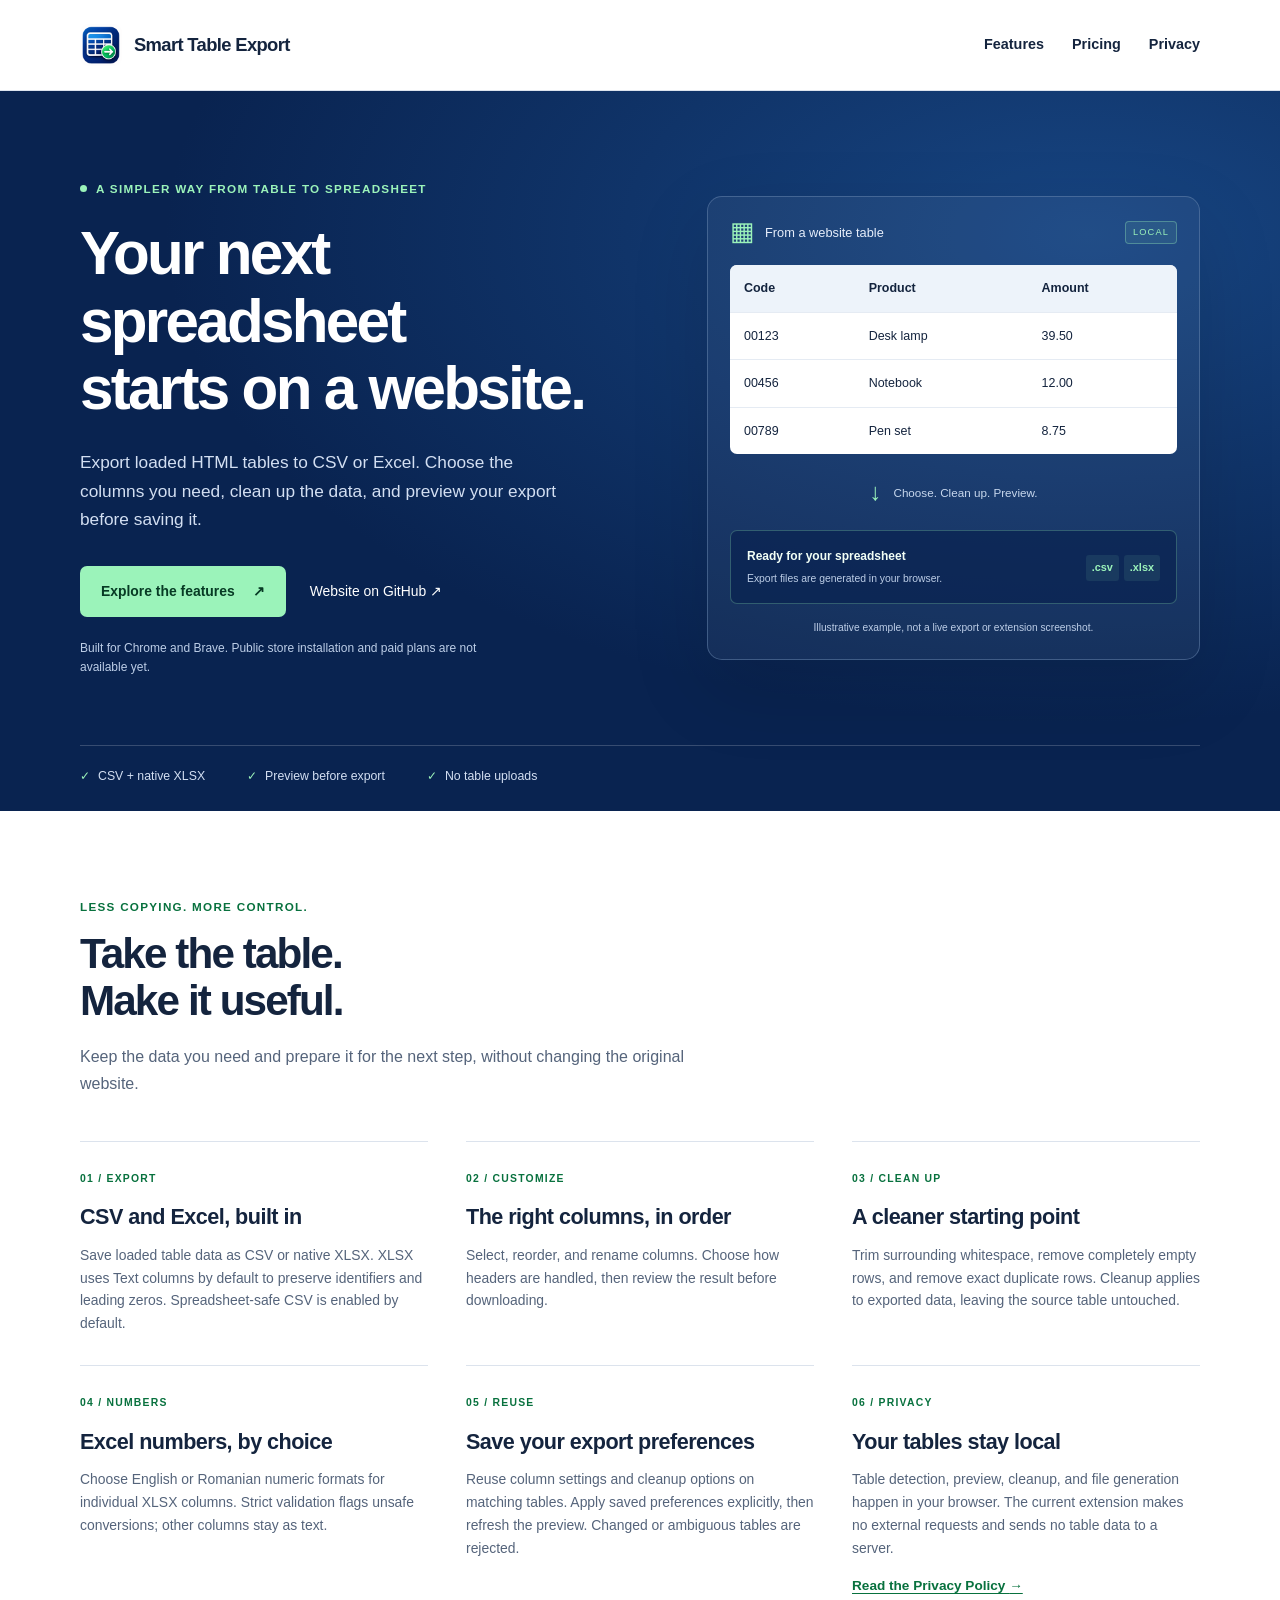
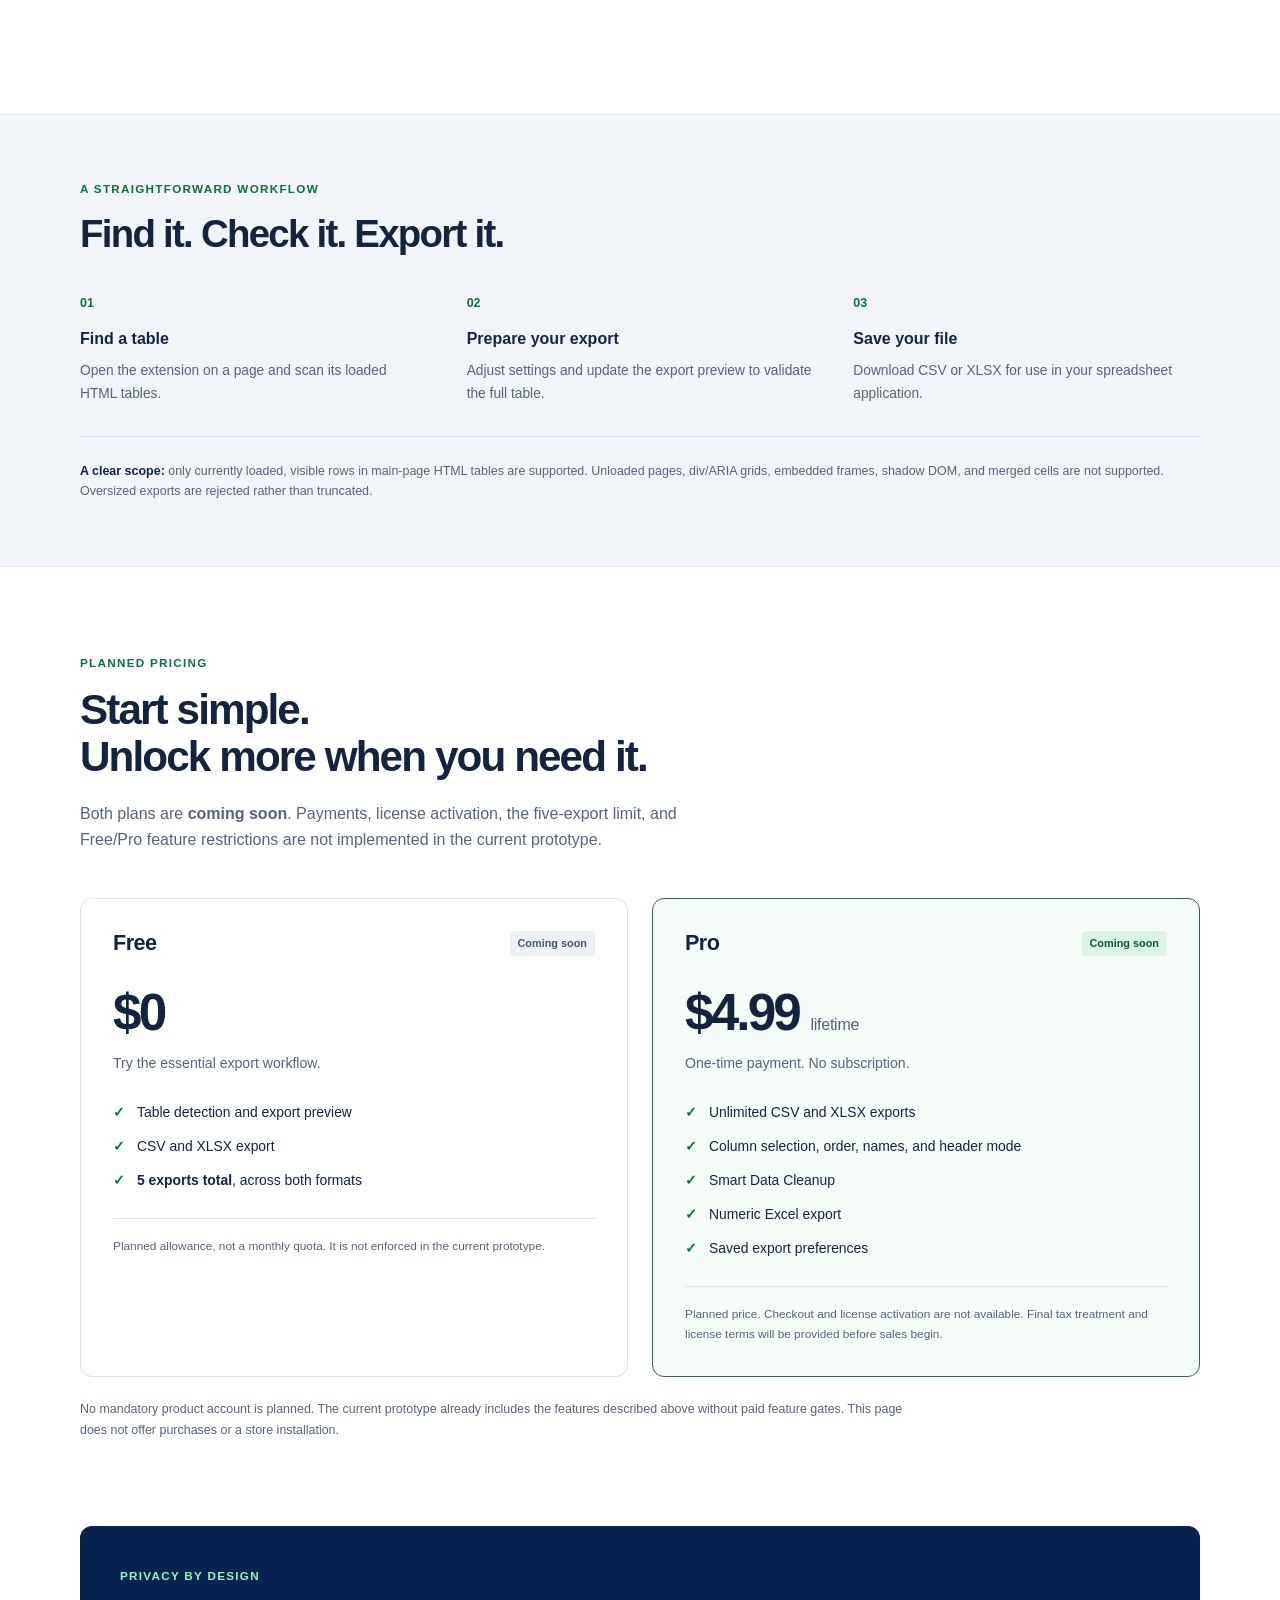
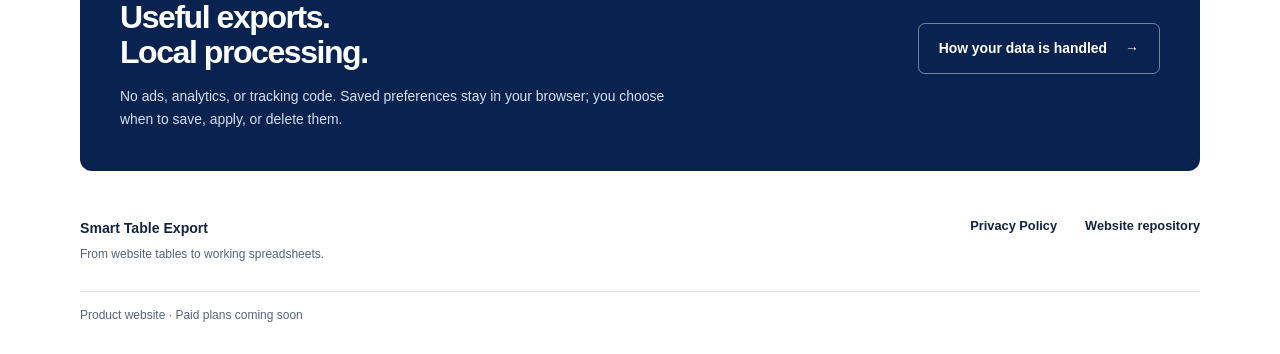
==== index.html @ 224048f1 "Publish Smart Table Export product website" ====
<!doctype html>
<html lang="en">
<head>
  <meta charset="utf-8">
  <meta name="viewport" content="width=device-width, initial-scale=1">
  <meta name="description" content="Turn loaded website tables into CSV and Excel files with local processing, column customization, cleanup, and saved export preferences.">
  <meta name="theme-color" content="#092350">
  <title>Smart Table Export — Website tables, ready for your spreadsheet</title>
  <link rel="icon" type="image/png" sizes="32x32" href="assets/icon-32.png">
  <link rel="stylesheet" href="styles.css">
</head>
<body>
  <a class="skip-link" href="#main">Skip to content</a>
  <header class="site-header">
    <div class="container header-inner">
      <a class="brand" href="index.html" aria-label="Smart Table Export home"><img src="assets/icon-128.png" width="42" height="42" alt=""><span>Smart Table Export</span></a>
      <nav aria-label="Main navigation"><a href="#features">Features</a><a href="#pricing">Pricing</a><a href="privacy.html">Privacy</a></nav>
    </div>
  </header>
  <main id="main">
    <section class="hero">
      <div class="container hero-grid">
        <div>
          <p class="eyebrow"><span class="status-dot" aria-hidden="true"></span> A simpler way from table to spreadsheet</p>
          <h1>Your next spreadsheet<br> starts on a website.</h1>
          <p class="hero-description">Export loaded HTML tables to CSV or Excel. Choose the columns you need, clean up the data, and preview your export before saving it.</p>
          <div class="hero-links"><a class="button button-green" href="#features">Explore the features <span aria-hidden="true">↗</span></a><a class="text-link" href="https://github.com/georgescugpccristian-jpg/smart-table-export-site">Website on GitHub <span aria-hidden="true">↗</span></a></div>
          <p class="hero-note">Built for Chrome and Brave. Public store installation and paid plans are not available yet.</p>
        </div>
        <figure class="export-illustration" aria-labelledby="example-caption">
          <div class="example-top"><span class="example-mark" aria-hidden="true">▦</span><span>From a website table</span><span class="file-tag">LOCAL</span></div>
          <div class="example-table-wrap"><table class="example-table"><caption class="visually-hidden">Illustrative product table</caption><thead><tr><th scope="col">Code</th><th scope="col">Product</th><th scope="col">Amount</th></tr></thead><tbody><tr><td>00123</td><td>Desk lamp</td><td>39.50</td></tr><tr><td>00456</td><td>Notebook</td><td>12.00</td></tr><tr><td>00789</td><td>Pen set</td><td>8.75</td></tr></tbody></table></div>
          <div class="example-flow"><span aria-hidden="true">↓</span><span>Choose. Clean up. Preview.</span></div>
          <div class="example-output"><div><strong>Ready for your spreadsheet</strong><span>Export files are generated in your browser.</span></div><div class="format-tags"><span>.csv</span><span>.xlsx</span></div></div>
          <figcaption id="example-caption">Illustrative example, not a live export or extension screenshot.</figcaption>
        </figure>
      </div>
      <div class="container hero-foot"><span>CSV + native XLSX</span><span>Preview before export</span><span>No table uploads</span></div>
    </section>

    <section class="section container" id="features" aria-labelledby="features-title">
      <div class="section-heading"><p class="eyebrow">Less copying. More control.</p><h2 id="features-title">Take the table.<br>Make it useful.</h2><p>Keep the data you need and prepare it for the next step, without changing the original website.</p></div>
      <div class="feature-grid">
        <article class="feature"><span class="feature-number">01 / EXPORT</span><h3>CSV and Excel, built in</h3><p>Save loaded table data as CSV or native XLSX. XLSX uses Text columns by default to preserve identifiers and leading zeros. Spreadsheet-safe CSV is enabled by default.</p></article>
        <article class="feature"><span class="feature-number">02 / CUSTOMIZE</span><h3>The right columns, in order</h3><p>Select, reorder, and rename columns. Choose how headers are handled, then review the result before downloading.</p></article>
        <article class="feature"><span class="feature-number">03 / CLEAN UP</span><h3>A cleaner starting point</h3><p>Trim surrounding whitespace, remove completely empty rows, and remove exact duplicate rows. Cleanup applies to exported data, leaving the source table untouched.</p></article>
        <article class="feature"><span class="feature-number">04 / NUMBERS</span><h3>Excel numbers, by choice</h3><p>Choose English or Romanian numeric formats for individual XLSX columns. Strict validation flags unsafe conversions; other columns stay as text.</p></article>
        <article class="feature"><span class="feature-number">05 / REUSE</span><h3>Save your export preferences</h3><p>Reuse column settings and cleanup options on matching tables. Apply saved preferences explicitly, then refresh the preview. Changed or ambiguous tables are rejected.</p></article>
        <article class="feature"><span class="feature-number">06 / PRIVACY</span><h3>Your tables stay local</h3><p>Table detection, preview, cleanup, and file generation happen in your browser. The current extension makes no external requests and sends no table data to a server.</p><a class="inline-link" href="privacy.html">Read the Privacy Policy <span aria-hidden="true">→</span></a></article>
      </div>
    </section>

    <section class="workflow-section" aria-labelledby="workflow-title">
      <div class="container"><div class="workflow-heading"><p class="eyebrow">A straightforward workflow</p><h2 id="workflow-title">Find it. Check it. Export it.</h2></div>
        <ol class="workflow"><li><strong>Find a table</strong><p>Open the extension on a page and scan its loaded HTML tables.</p></li><li><strong>Prepare your export</strong><p>Adjust settings and update the export preview to validate the full table.</p></li><li><strong>Save your file</strong><p>Download CSV or XLSX for use in your spreadsheet application.</p></li></ol>
        <p class="scope-note"><strong>A clear scope:</strong> only currently loaded, visible rows in main-page HTML tables are supported. Unloaded pages, div/ARIA grids, embedded frames, shadow DOM, and merged cells are not supported. Oversized exports are rejected rather than truncated.</p>
      </div>
    </section>

    <section class="section container" id="pricing" aria-labelledby="pricing-title">
      <div class="section-heading"><p class="eyebrow">Planned pricing</p><h2 id="pricing-title">Start simple.<br>Unlock more when you need it.</h2><p>Both plans are <strong>coming soon</strong>. Payments, license activation, the five-export limit, and Free/Pro feature restrictions are not implemented in the current prototype.</p></div>
      <div class="pricing-grid">
        <article class="plan"><div class="plan-heading"><h3>Free</h3><span class="badge">Coming soon</span></div><p class="price">$0</p><p class="plan-description">Try the essential export workflow.</p><ul class="check-list"><li>Table detection and export preview</li><li>CSV and XLSX export</li><li><strong>5 exports total</strong>, across both formats</li></ul><p class="plan-footnote">Planned allowance, not a monthly quota. It is not enforced in the current prototype.</p></article>
        <article class="plan plan-pro"><div class="plan-heading"><h3>Pro</h3><span class="badge badge-green">Coming soon</span></div><p class="price">$4.99 <span>lifetime</span></p><p class="plan-description">One-time payment. No subscription.</p><ul class="check-list"><li>Unlimited CSV and XLSX exports</li><li>Column selection, order, names, and header mode</li><li>Smart Data Cleanup</li><li>Numeric Excel export</li><li>Saved export preferences</li></ul><p class="plan-footnote">Planned price. Checkout and license activation are not available. Final tax treatment and license terms will be provided before sales begin.</p></article>
      </div>
      <p class="pricing-note">No mandatory product account is planned. The current prototype already includes the features described above without paid feature gates. This page does not offer purchases or a store installation.</p>
    </section>

    <aside class="privacy-banner container" aria-labelledby="local-title"><div><p class="eyebrow">Privacy by design</p><h2 id="local-title">Useful exports.<br>Local processing.</h2><p>No ads, analytics, or tracking code. Saved preferences stay in your browser; you choose when to save, apply, or delete them.</p></div><a class="button button-outline" href="privacy.html">How your data is handled <span aria-hidden="true">→</span></a></aside>
  </main>
  <footer class="site-footer container"><div class="footer-brand"><strong>Smart Table Export</strong><p>From website tables to working spreadsheets.</p></div><nav aria-label="Footer navigation"><a href="privacy.html">Privacy Policy</a><a href="https://github.com/georgescugpccristian-jpg/smart-table-export-site">Website repository</a></nav><p class="footer-note">Product website · Paid plans coming soon</p></footer>
</body>
</html>
---- styles.css ----
:root { color-scheme: light; --navy: #092350; --ink: #14243e; --muted: #55647b; --line: #dce3ed; --green: #9bf3ba; --green-ink: #08713e; font-family: -apple-system, BlinkMacSystemFont, "Segoe UI", sans-serif; font-size: 16px; line-height: 1.65; color: var(--ink); background: #fff; }
* { box-sizing: border-box; }
html { scroll-padding-top: 1rem; }
body { margin: 0; }
a { color: inherit; text-underline-offset: .24em; }
a:hover { text-decoration-thickness: 2px; }
a:focus-visible { outline: 3px solid #0d9957; outline-offset: 5px; border-radius: 3px; }
img { display: block; max-width: 100%; }
h1, h2, h3, p, figure { margin: 0; }
h1, h2, h3 { line-height: 1.12; letter-spacing: -.045em; }
h1 { font-size: clamp(2.7rem, 4.7vw, 4.5rem); font-weight: 750; }
h2 { font-size: clamp(2rem, 3.3vw, 3rem); }
h3 { font-size: 1.35rem; letter-spacing: -.025em; }
.container { width: min(1120px, calc(100% - 64px)); margin-inline: auto; }
.skip-link { position: absolute; top: -100px; left: 20px; z-index: 5; padding: 12px 18px; background: #fff; color: var(--navy); }
.skip-link:focus { top: 12px; }
.visually-hidden { position: absolute; width: 1px; height: 1px; overflow: hidden; clip-path: inset(50%); white-space: nowrap; }
.site-header { background: #fff; border-bottom: 1px solid var(--line); }
.header-inner { min-height: 90px; display: flex; align-items: center; justify-content: space-between; gap: 24px; }
.brand { display: flex; align-items: center; gap: 12px; text-decoration: none; font-weight: 750; letter-spacing: -.035em; font-size: 1.15rem; }
.brand img { flex-shrink: 0; border-radius: 9px; }
nav { display: flex; align-items: center; gap: 28px; }
nav a { text-decoration: none; font-size: .9rem; font-weight: 550; }
nav a:hover, nav a[aria-current] { color: var(--green-ink); text-decoration: underline; }
.hero { color: #fff; background: radial-gradient(ellipse at 85% 20%, #174582 0, transparent 60%), var(--navy); }
.hero-grid { display: grid; grid-template-columns: minmax(0, 1.15fr) minmax(0, 1fr); align-items: center; gap: 60px; padding-block: 88px 68px; }
.hero-grid > div { min-width: 0; }
.eyebrow { display: flex; gap: 9px; align-items: center; font-size: .73rem; font-weight: 750; letter-spacing: .11em; text-transform: uppercase; margin-bottom: 22px; color: var(--green-ink); }
.hero .eyebrow { color: var(--green); }
.status-dot { width: 7px; height: 7px; background: currentColor; border-radius: 50%; flex-shrink: 0; }
.hero-description { font-size: 1.08rem; color: #d3dff2; margin-top: 26px; max-width: 490px; }
.hero-links { display: flex; align-items: center; flex-wrap: wrap; gap: 24px; margin-top: 32px; }
.button { display: inline-flex; align-items: center; justify-content: center; gap: 18px; padding: 13px 20px; border: 1px solid transparent; border-radius: 7px; font-size: .87rem; font-weight: 700; text-decoration: none; }
.button:hover { filter: brightness(.96); }
.button-green { color: #073a24; background: var(--green); }
.text-link { color: #fff; font-size: .87rem; text-decoration: none; }
.text-link:hover { text-decoration: underline; }
.hero-note { font-size: .75rem; line-height: 1.6; color: #bdcee7; max-width: 410px; margin-top: 22px; }
.hero-foot { display: flex; gap: 42px; flex-wrap: wrap; padding-block: 20px 24px; border-top: 1px solid #ffffff30; font-size: .77rem; color: #d3dff2; }
.hero-foot span::before { content: "✓"; color: var(--green); margin-right: 8px; }
.export-illustration { min-width: 0; padding: 22px; border: 1px solid #6a88af80; border-radius: 15px; background: #ffffff0c; box-shadow: 0 28px 80px #00000022; }
.example-top { display: flex; align-items: center; gap: 10px; font-size: .8rem; color: #e6eefb; margin-bottom: 20px; }
.example-mark { color: var(--green); font-size: 1.6rem; line-height: 1; }
.file-tag { margin-left: auto; font-size: .58rem; letter-spacing: .12em; color: var(--green); background: #9bf3ba16; border: 1px solid #9bf3ba55; border-radius: 4px; padding: 3px 7px; }
.example-table-wrap { overflow-x: auto; border-radius: 7px; background: #fff; color: var(--ink); }
.example-table { width: 100%; border-collapse: collapse; font-size: .78rem; text-align: left; white-space: nowrap; }
.example-table th { background: #edf3fa; font-weight: 650; }
.example-table th, .example-table td { padding: 13px 14px; border-bottom: 1px solid #e5ebf3; }
.example-table tbody tr:last-child td { border-bottom: 0; }
.example-table td:first-child, .example-table td:last-child { font-variant-numeric: tabular-nums; }
.example-flow { display: flex; align-items: center; justify-content: center; gap: 12px; color: #c8d8ee; font-size: .73rem; padding-block: 18px; }
.example-flow > span:first-child { color: var(--green); font-size: 1.5rem; }
.example-output { display: flex; align-items: center; justify-content: space-between; gap: 14px; padding: 16px; background: #092350b3; border: 1px solid #9bf3ba44; border-radius: 7px; }
.example-output strong { display: block; font-size: .75rem; color: #f2fff6; }
.example-output div > span { display: block; color: #bdcee7; font-size: .65rem; margin-top: 3px; }
.format-tags { display: flex; gap: 5px; flex-shrink: 0; }
.example-output .format-tags > span { font-size: .68rem; font-weight: 700; color: var(--green); padding: 4px 6px; border-radius: 3px; background: #9bf3ba16; }
figcaption { text-align: center; font-size: .64rem; color: #bdcee7; margin-top: 16px; }
.section { padding-block: 86px; }
.section-heading { max-width: 660px; margin-bottom: 44px; }
.section-heading .eyebrow, .workflow-heading .eyebrow { margin-bottom: 14px; }
.section-heading > p:last-child { color: var(--muted); margin-top: 20px; }
.feature-grid { display: grid; grid-template-columns: repeat(3, minmax(0, 1fr)); gap: 0 38px; }
.feature { padding-block: 28px 30px; border-top: 1px solid var(--line); }
.feature-number { display: block; font-size: .65rem; font-weight: 700; letter-spacing: .12em; color: var(--green-ink); margin-bottom: 18px; }
.feature p { font-size: .87rem; color: var(--muted); margin-top: 14px; }
.inline-link { display: inline-block; color: var(--green-ink); font-size: .85rem; font-weight: 650; margin-top: 15px; }
.workflow-section { background: #f1f5fa; padding-block: 64px; border-block: 1px solid #e6ecf4; }
.workflow-heading h2 { font-size: clamp(1.9rem, 3vw, 2.6rem); }
.workflow { display: grid; grid-template-columns: repeat(3, minmax(0, 1fr)); gap: 40px; counter-reset: steps; list-style: none; padding: 0; margin: 38px 0 30px; }
.workflow li { counter-increment: steps; }
.workflow li::before { content: "0" counter(steps); display: block; color: var(--green-ink); font-size: .78rem; font-weight: 750; margin-bottom: 12px; }
.workflow strong { font-size: 1rem; }
.workflow p { font-size: .86rem; color: var(--muted); margin-top: 8px; }
.scope-note { padding-top: 24px; border-top: 1px solid #d4deeb; color: var(--muted); font-size: .78rem; }
.scope-note strong { color: var(--ink); }
.pricing-grid { display: grid; grid-template-columns: repeat(2, minmax(0, 1fr)); gap: 24px; }
.plan { padding: 32px; border: 1px solid var(--line); border-radius: 12px; }
.plan-pro { border: 1px solid #2f684d; background: #f5fbf7; }
.plan-heading { display: flex; align-items: center; justify-content: space-between; flex-wrap: wrap; gap: 12px; }
.badge { border-radius: 4px; background: #edf1f6; color: #46566b; padding: 4px 8px; font-size: .68rem; font-weight: 700; }
.badge-green { color: #075a32; background: #d9f5e3; }
.price { font-size: 3.2rem; letter-spacing: -.055em; font-weight: 750; line-height: 1.2; margin-top: 26px; }
.price > span { font-size: 1rem; font-weight: 500; letter-spacing: -.015em; color: var(--muted); }
.plan-description { color: var(--muted); font-size: .88rem; margin-top: 8px; }
.check-list { padding: 0; margin: 26px 0; list-style: none; font-size: .87rem; }
.check-list li { position: relative; padding-left: 24px; margin: 11px 0; }
.check-list li::before { content: "✓"; position: absolute; left: 0; color: var(--green-ink); font-weight: 700; }
.plan-footnote { color: var(--muted); border-top: 1px solid var(--line); padding-top: 18px; font-size: .74rem; }
.pricing-note { color: var(--muted); font-size: .78rem; max-width: 830px; margin-top: 22px; }
.privacy-banner { display: flex; align-items: center; justify-content: space-between; gap: 48px; border-radius: 12px; padding: 40px; background: var(--navy); color: #fff; }
.privacy-banner .eyebrow { color: var(--green); margin-bottom: 14px; }
.privacy-banner h2 { font-size: 2rem; }
.privacy-banner p:last-child { font-size: .87rem; color: #d3dff2; max-width: 560px; margin-top: 14px; }
.button-outline { color: #fff; border-color: #ffffff70; flex-shrink: 0; }
.site-footer { padding-block: 44px 28px; display: flex; align-items: start; flex-wrap: wrap; justify-content: space-between; gap: 22px; }
.footer-brand strong { font-size: .88rem; }
.footer-brand p, .footer-note { font-size: .75rem; color: var(--muted); margin-top: 4px; }
.site-footer nav a { font-size: .8rem; }
.footer-note { flex-basis: 100%; padding-top: 14px; border-top: 1px solid var(--line); }
.policy { max-width: 800px; padding-block: 40px 70px; overflow-wrap: anywhere; }
.policy > .inline-link { margin: 0 0 36px; }
.policy > .eyebrow { margin-bottom: 15px; }
.policy h1 { font-size: clamp(2.7rem, 5vw, 4rem); }
.policy-date { font-size: .8rem; color: var(--muted); margin-top: 22px; }
.policy-intro { font-size: 1.1rem; line-height: 1.75; margin-top: 24px; padding-bottom: 32px; border-bottom: 1px solid var(--line); }
.policy section { margin-top: 36px; }
.policy h2 { font-size: 1.4rem; letter-spacing: -.025em; margin-bottom: 16px; }
.policy section p, .policy section ul { color: var(--muted); margin-top: 14px; font-size: .95rem; }
.policy section li { padding-left: 4px; margin-top: 8px; }
.policy section a { color: var(--green-ink); }
code { font-size: .9em; color: var(--navy); background: #edf3fa; padding: 2px 4px; border-radius: 3px; }
@media (max-width: 1000px) {
  .hero-grid { gap: 32px; }
  .hero h1 br { display: none; }
  .example-output { flex-wrap: wrap; }
  .feature-grid { gap: 0 24px; }
  .privacy-banner { align-items: start; gap: 26px; flex-direction: column; }
}
@media (max-width: 760px) {
  .container { width: calc(100% - 40px); }
  .header-inner { flex-wrap: wrap; gap: 16px; padding-block: 18px; }
  .header-inner nav { gap: 24px; }
  .brand { font-size: 1.05rem; }
  .hero-grid { grid-template-columns: minmax(0, 1fr); padding-block: 54px 36px; gap: 38px; }
  .hero-description { max-width: 560px; }
  .hero-foot { gap: 10px 24px; }
  .export-illustration { max-width: 520px; width: 100%; }
  .example-output { flex-wrap: nowrap; }
  .section { padding-block: 56px; }
  .feature-grid { grid-template-columns: repeat(2, minmax(0, 1fr)); }
  .workflow-section { padding-block: 48px; }
  .workflow { grid-template-columns: 1fr; gap: 22px; }
  .workflow li { position: relative; padding-left: 38px; }
  .workflow li::before { position: absolute; left: 0; top: 2px; }
  .pricing-grid { grid-template-columns: 1fr; }
  .plan { padding: 26px; }
  .privacy-banner { padding: 28px; }
  .site-footer { padding-top: 36px; }
}
@media (max-width: 420px) {
  .feature-grid { grid-template-columns: 1fr; }
  .hero-links { gap: 18px; }
  .export-illustration { padding: 14px; }
  .example-table td, .example-table th { padding: 11px 10px; }
  .example-output { flex-wrap: wrap; }
  .eyebrow { font-size: .67rem; }
  .button { gap: 12px; }
  .privacy-banner .button { font-size: .78rem; padding-inline: 12px; }
}
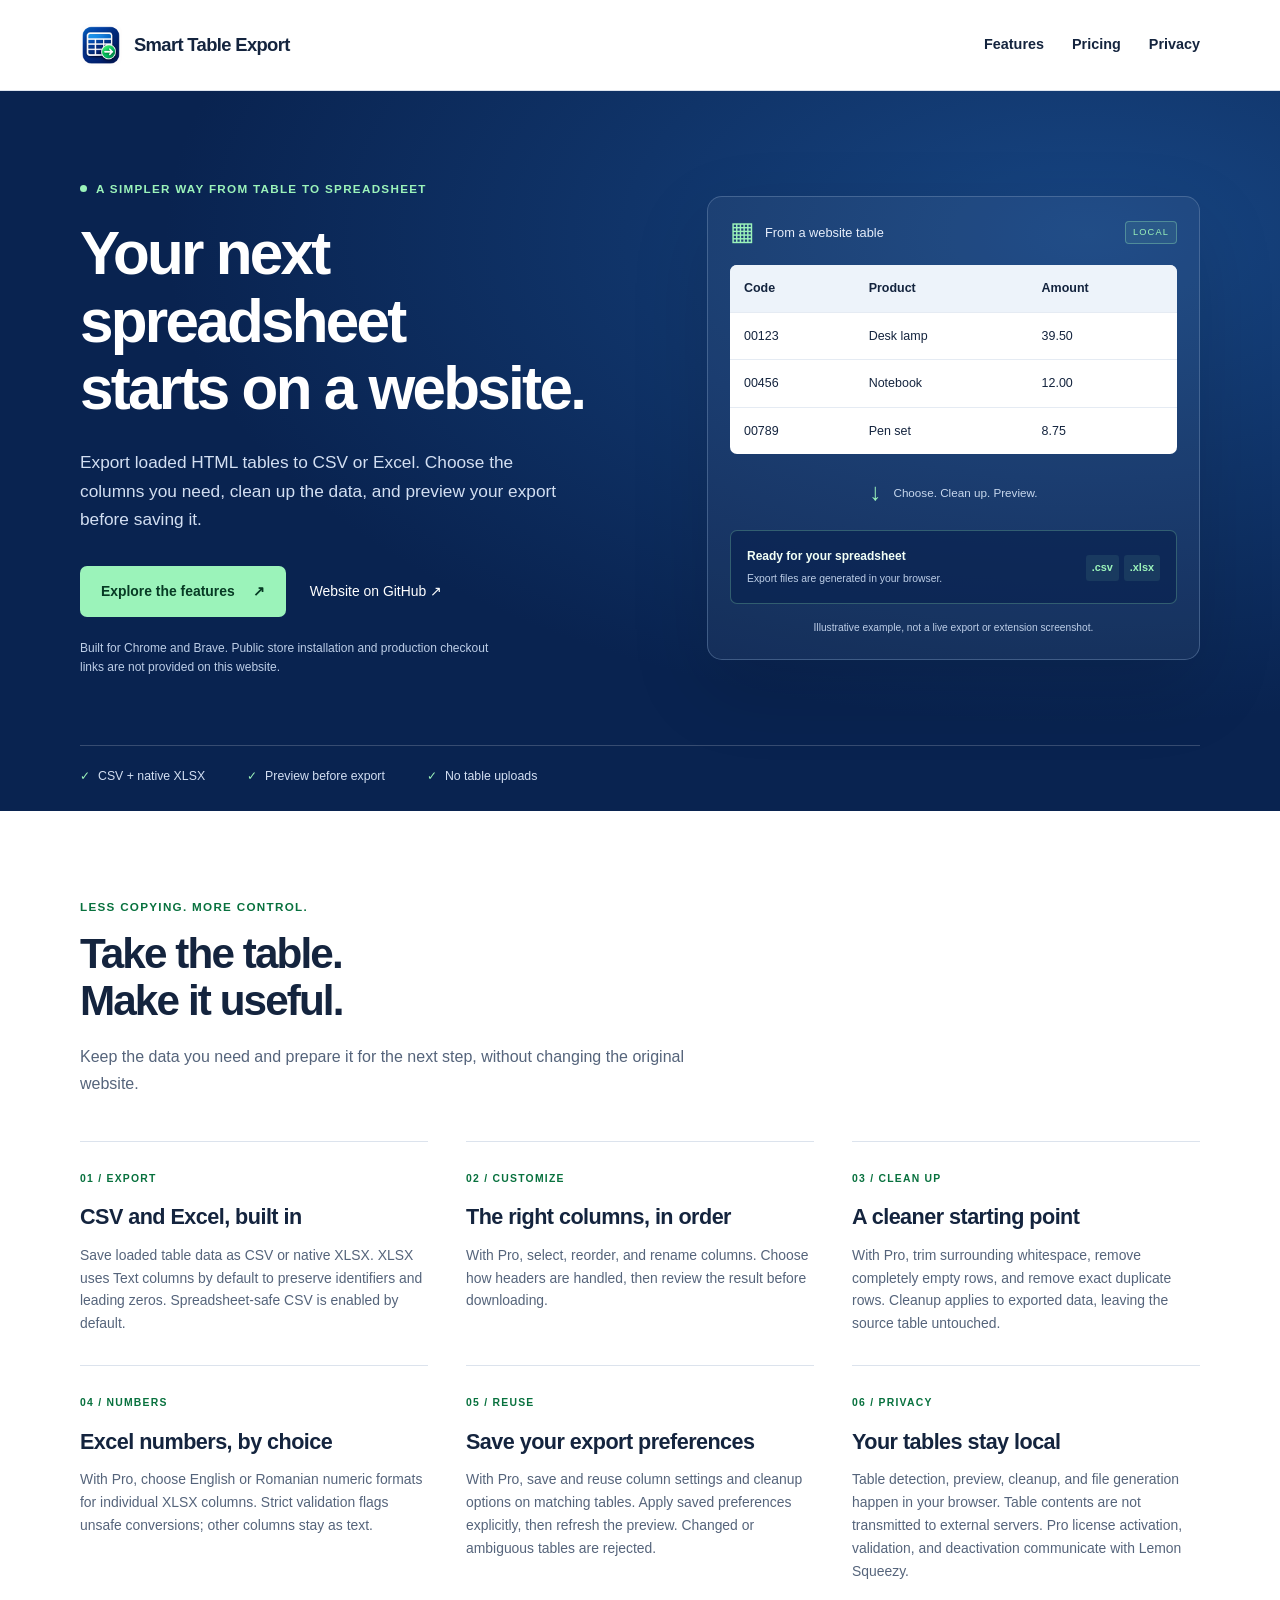
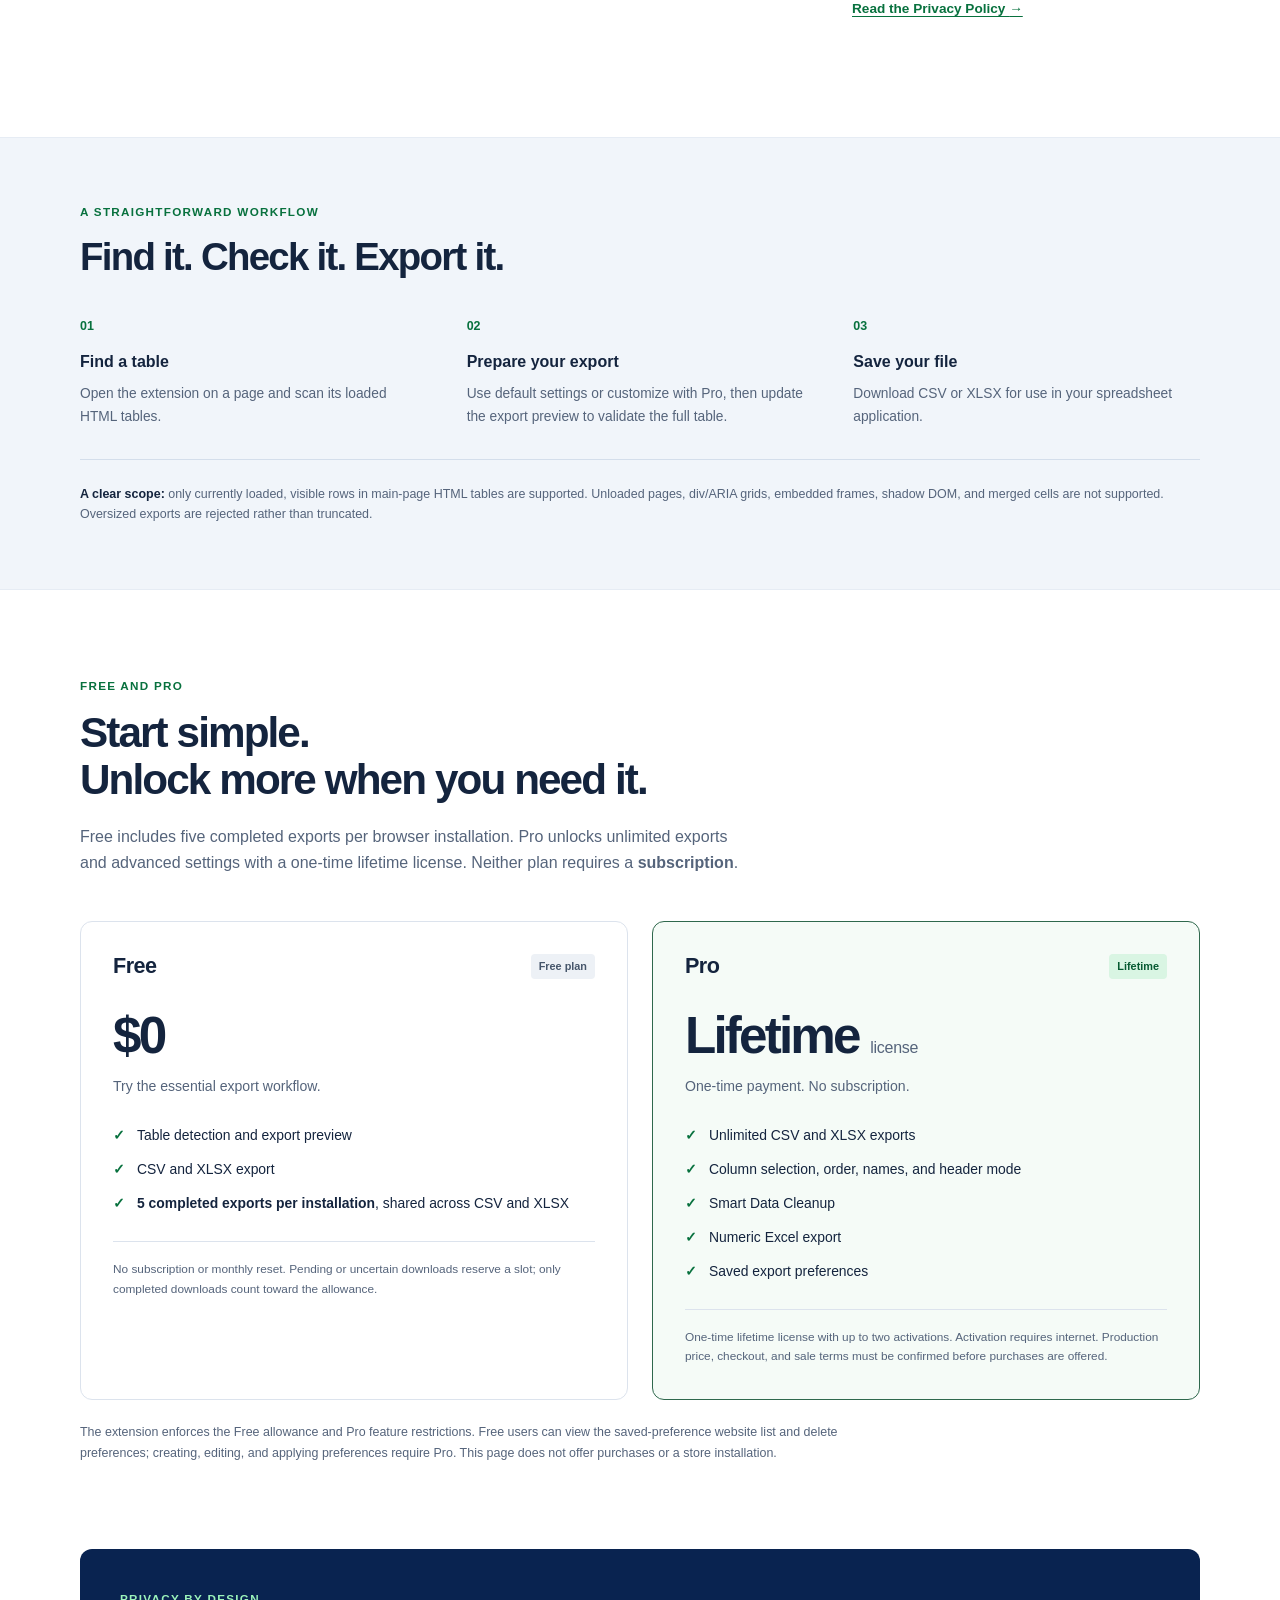
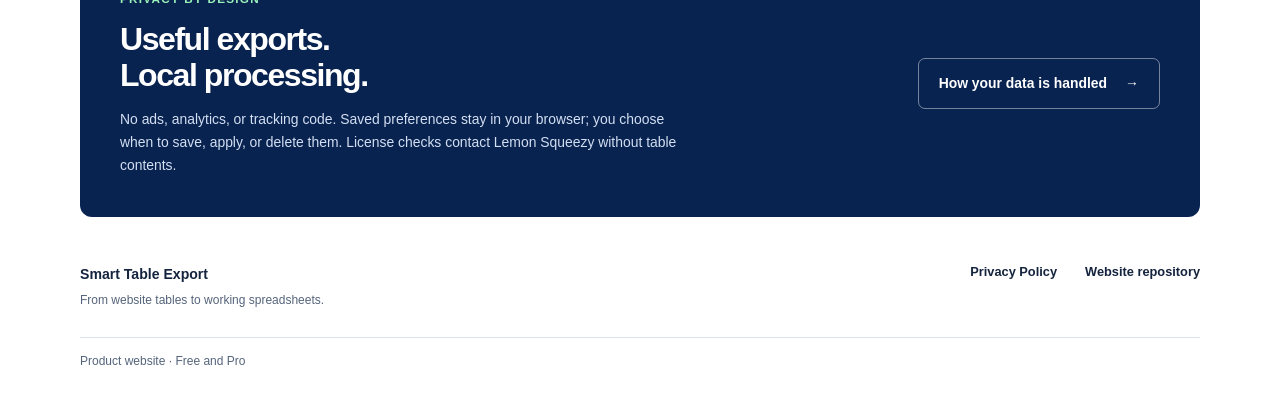
==== commit 762f53b4: "Align release website and privacy disclosures with Free and Pro" ====
--- a/index.html
+++ b/index.html
@@ -25,7 +25,7 @@
           <h1>Your next spreadsheet<br> starts on a website.</h1>
           <p class="hero-description">Export loaded HTML tables to CSV or Excel. Choose the columns you need, clean up the data, and preview your export before saving it.</p>
           <div class="hero-links"><a class="button button-green" href="#features">Explore the features <span aria-hidden="true">↗</span></a><a class="text-link" href="https://github.com/georgescugpccristian-jpg/smart-table-export-site">Website on GitHub <span aria-hidden="true">↗</span></a></div>
-          <p class="hero-note">Built for Chrome and Brave. Public store installation and paid plans are not available yet.</p>
+          <p class="hero-note">Built for Chrome and Brave. Public store installation and production checkout links are not provided on this website.</p>
         </div>
         <figure class="export-illustration" aria-labelledby="example-caption">
           <div class="example-top"><span class="example-mark" aria-hidden="true">▦</span><span>From a website table</span><span class="file-tag">LOCAL</span></div>
@@ -42,32 +42,32 @@
       <div class="section-heading"><p class="eyebrow">Less copying. More control.</p><h2 id="features-title">Take the table.<br>Make it useful.</h2><p>Keep the data you need and prepare it for the next step, without changing the original website.</p></div>
       <div class="feature-grid">
         <article class="feature"><span class="feature-number">01 / EXPORT</span><h3>CSV and Excel, built in</h3><p>Save loaded table data as CSV or native XLSX. XLSX uses Text columns by default to preserve identifiers and leading zeros. Spreadsheet-safe CSV is enabled by default.</p></article>
-        <article class="feature"><span class="feature-number">02 / CUSTOMIZE</span><h3>The right columns, in order</h3><p>Select, reorder, and rename columns. Choose how headers are handled, then review the result before downloading.</p></article>
-        <article class="feature"><span class="feature-number">03 / CLEAN UP</span><h3>A cleaner starting point</h3><p>Trim surrounding whitespace, remove completely empty rows, and remove exact duplicate rows. Cleanup applies to exported data, leaving the source table untouched.</p></article>
-        <article class="feature"><span class="feature-number">04 / NUMBERS</span><h3>Excel numbers, by choice</h3><p>Choose English or Romanian numeric formats for individual XLSX columns. Strict validation flags unsafe conversions; other columns stay as text.</p></article>
-        <article class="feature"><span class="feature-number">05 / REUSE</span><h3>Save your export preferences</h3><p>Reuse column settings and cleanup options on matching tables. Apply saved preferences explicitly, then refresh the preview. Changed or ambiguous tables are rejected.</p></article>
-        <article class="feature"><span class="feature-number">06 / PRIVACY</span><h3>Your tables stay local</h3><p>Table detection, preview, cleanup, and file generation happen in your browser. The current extension makes no external requests and sends no table data to a server.</p><a class="inline-link" href="privacy.html">Read the Privacy Policy <span aria-hidden="true">→</span></a></article>
+        <article class="feature"><span class="feature-number">02 / CUSTOMIZE</span><h3>The right columns, in order</h3><p>With Pro, select, reorder, and rename columns. Choose how headers are handled, then review the result before downloading.</p></article>
+        <article class="feature"><span class="feature-number">03 / CLEAN UP</span><h3>A cleaner starting point</h3><p>With Pro, trim surrounding whitespace, remove completely empty rows, and remove exact duplicate rows. Cleanup applies to exported data, leaving the source table untouched.</p></article>
+        <article class="feature"><span class="feature-number">04 / NUMBERS</span><h3>Excel numbers, by choice</h3><p>With Pro, choose English or Romanian numeric formats for individual XLSX columns. Strict validation flags unsafe conversions; other columns stay as text.</p></article>
+        <article class="feature"><span class="feature-number">05 / REUSE</span><h3>Save your export preferences</h3><p>With Pro, save and reuse column settings and cleanup options on matching tables. Apply saved preferences explicitly, then refresh the preview. Changed or ambiguous tables are rejected.</p></article>
+        <article class="feature"><span class="feature-number">06 / PRIVACY</span><h3>Your tables stay local</h3><p>Table detection, preview, cleanup, and file generation happen in your browser. Table contents are not transmitted to external servers. Pro license activation, validation, and deactivation communicate with Lemon Squeezy.</p><a class="inline-link" href="privacy.html">Read the Privacy Policy <span aria-hidden="true">→</span></a></article>
       </div>
     </section>
 
     <section class="workflow-section" aria-labelledby="workflow-title">
       <div class="container"><div class="workflow-heading"><p class="eyebrow">A straightforward workflow</p><h2 id="workflow-title">Find it. Check it. Export it.</h2></div>
-        <ol class="workflow"><li><strong>Find a table</strong><p>Open the extension on a page and scan its loaded HTML tables.</p></li><li><strong>Prepare your export</strong><p>Adjust settings and update the export preview to validate the full table.</p></li><li><strong>Save your file</strong><p>Download CSV or XLSX for use in your spreadsheet application.</p></li></ol>
+        <ol class="workflow"><li><strong>Find a table</strong><p>Open the extension on a page and scan its loaded HTML tables.</p></li><li><strong>Prepare your export</strong><p>Use default settings or customize with Pro, then update the export preview to validate the full table.</p></li><li><strong>Save your file</strong><p>Download CSV or XLSX for use in your spreadsheet application.</p></li></ol>
         <p class="scope-note"><strong>A clear scope:</strong> only currently loaded, visible rows in main-page HTML tables are supported. Unloaded pages, div/ARIA grids, embedded frames, shadow DOM, and merged cells are not supported. Oversized exports are rejected rather than truncated.</p>
       </div>
     </section>
 
     <section class="section container" id="pricing" aria-labelledby="pricing-title">
-      <div class="section-heading"><p class="eyebrow">Planned pricing</p><h2 id="pricing-title">Start simple.<br>Unlock more when you need it.</h2><p>Both plans are <strong>coming soon</strong>. Payments, license activation, the five-export limit, and Free/Pro feature restrictions are not implemented in the current prototype.</p></div>
+      <div class="section-heading"><p class="eyebrow">Free and Pro</p><h2 id="pricing-title">Start simple.<br>Unlock more when you need it.</h2><p>Free includes five completed exports per browser installation. Pro unlocks unlimited exports and advanced settings with a one-time lifetime license. Neither plan requires a <strong>subscription</strong>.</p></div>
       <div class="pricing-grid">
-        <article class="plan"><div class="plan-heading"><h3>Free</h3><span class="badge">Coming soon</span></div><p class="price">$0</p><p class="plan-description">Try the essential export workflow.</p><ul class="check-list"><li>Table detection and export preview</li><li>CSV and XLSX export</li><li><strong>5 exports total</strong>, across both formats</li></ul><p class="plan-footnote">Planned allowance, not a monthly quota. It is not enforced in the current prototype.</p></article>
-        <article class="plan plan-pro"><div class="plan-heading"><h3>Pro</h3><span class="badge badge-green">Coming soon</span></div><p class="price">$4.99 <span>lifetime</span></p><p class="plan-description">One-time payment. No subscription.</p><ul class="check-list"><li>Unlimited CSV and XLSX exports</li><li>Column selection, order, names, and header mode</li><li>Smart Data Cleanup</li><li>Numeric Excel export</li><li>Saved export preferences</li></ul><p class="plan-footnote">Planned price. Checkout and license activation are not available. Final tax treatment and license terms will be provided before sales begin.</p></article>
+        <article class="plan"><div class="plan-heading"><h3>Free</h3><span class="badge">Free plan</span></div><p class="price">$0</p><p class="plan-description">Try the essential export workflow.</p><ul class="check-list"><li>Table detection and export preview</li><li>CSV and XLSX export</li><li><strong>5 completed exports per installation</strong>, shared across CSV and XLSX</li></ul><p class="plan-footnote">No subscription or monthly reset. Pending or uncertain downloads reserve a slot; only completed downloads count toward the allowance.</p></article>
+        <article class="plan plan-pro"><div class="plan-heading"><h3>Pro</h3><span class="badge badge-green">Lifetime</span></div><p class="price">Lifetime <span>license</span></p><p class="plan-description">One-time payment. No subscription.</p><ul class="check-list"><li>Unlimited CSV and XLSX exports</li><li>Column selection, order, names, and header mode</li><li>Smart Data Cleanup</li><li>Numeric Excel export</li><li>Saved export preferences</li></ul><p class="plan-footnote">One-time lifetime license with up to two activations. Activation requires internet. Production price, checkout, and sale terms must be confirmed before purchases are offered.</p></article>
       </div>
-      <p class="pricing-note">No mandatory product account is planned. The current prototype already includes the features described above without paid feature gates. This page does not offer purchases or a store installation.</p>
+      <p class="pricing-note">The extension enforces the Free allowance and Pro feature restrictions. Free users can view the saved-preference website list and delete preferences; creating, editing, and applying preferences require Pro. This page does not offer purchases or a store installation.</p>
     </section>
 
-    <aside class="privacy-banner container" aria-labelledby="local-title"><div><p class="eyebrow">Privacy by design</p><h2 id="local-title">Useful exports.<br>Local processing.</h2><p>No ads, analytics, or tracking code. Saved preferences stay in your browser; you choose when to save, apply, or delete them.</p></div><a class="button button-outline" href="privacy.html">How your data is handled <span aria-hidden="true">→</span></a></aside>
+    <aside class="privacy-banner container" aria-labelledby="local-title"><div><p class="eyebrow">Privacy by design</p><h2 id="local-title">Useful exports.<br>Local processing.</h2><p>No ads, analytics, or tracking code. Saved preferences stay in your browser; you choose when to save, apply, or delete them. License checks contact Lemon Squeezy without table contents.</p></div><a class="button button-outline" href="privacy.html">How your data is handled <span aria-hidden="true">→</span></a></aside>
   </main>
-  <footer class="site-footer container"><div class="footer-brand"><strong>Smart Table Export</strong><p>From website tables to working spreadsheets.</p></div><nav aria-label="Footer navigation"><a href="privacy.html">Privacy Policy</a><a href="https://github.com/georgescugpccristian-jpg/smart-table-export-site">Website repository</a></nav><p class="footer-note">Product website · Paid plans coming soon</p></footer>
+  <footer class="site-footer container"><div class="footer-brand"><strong>Smart Table Export</strong><p>From website tables to working spreadsheets.</p></div><nav aria-label="Footer navigation"><a href="privacy.html">Privacy Policy</a><a href="https://github.com/georgescugpccristian-jpg/smart-table-export-site">Website repository</a></nav><p class="footer-note">Product website · Free and Pro</p></footer>
 </body>
 </html>
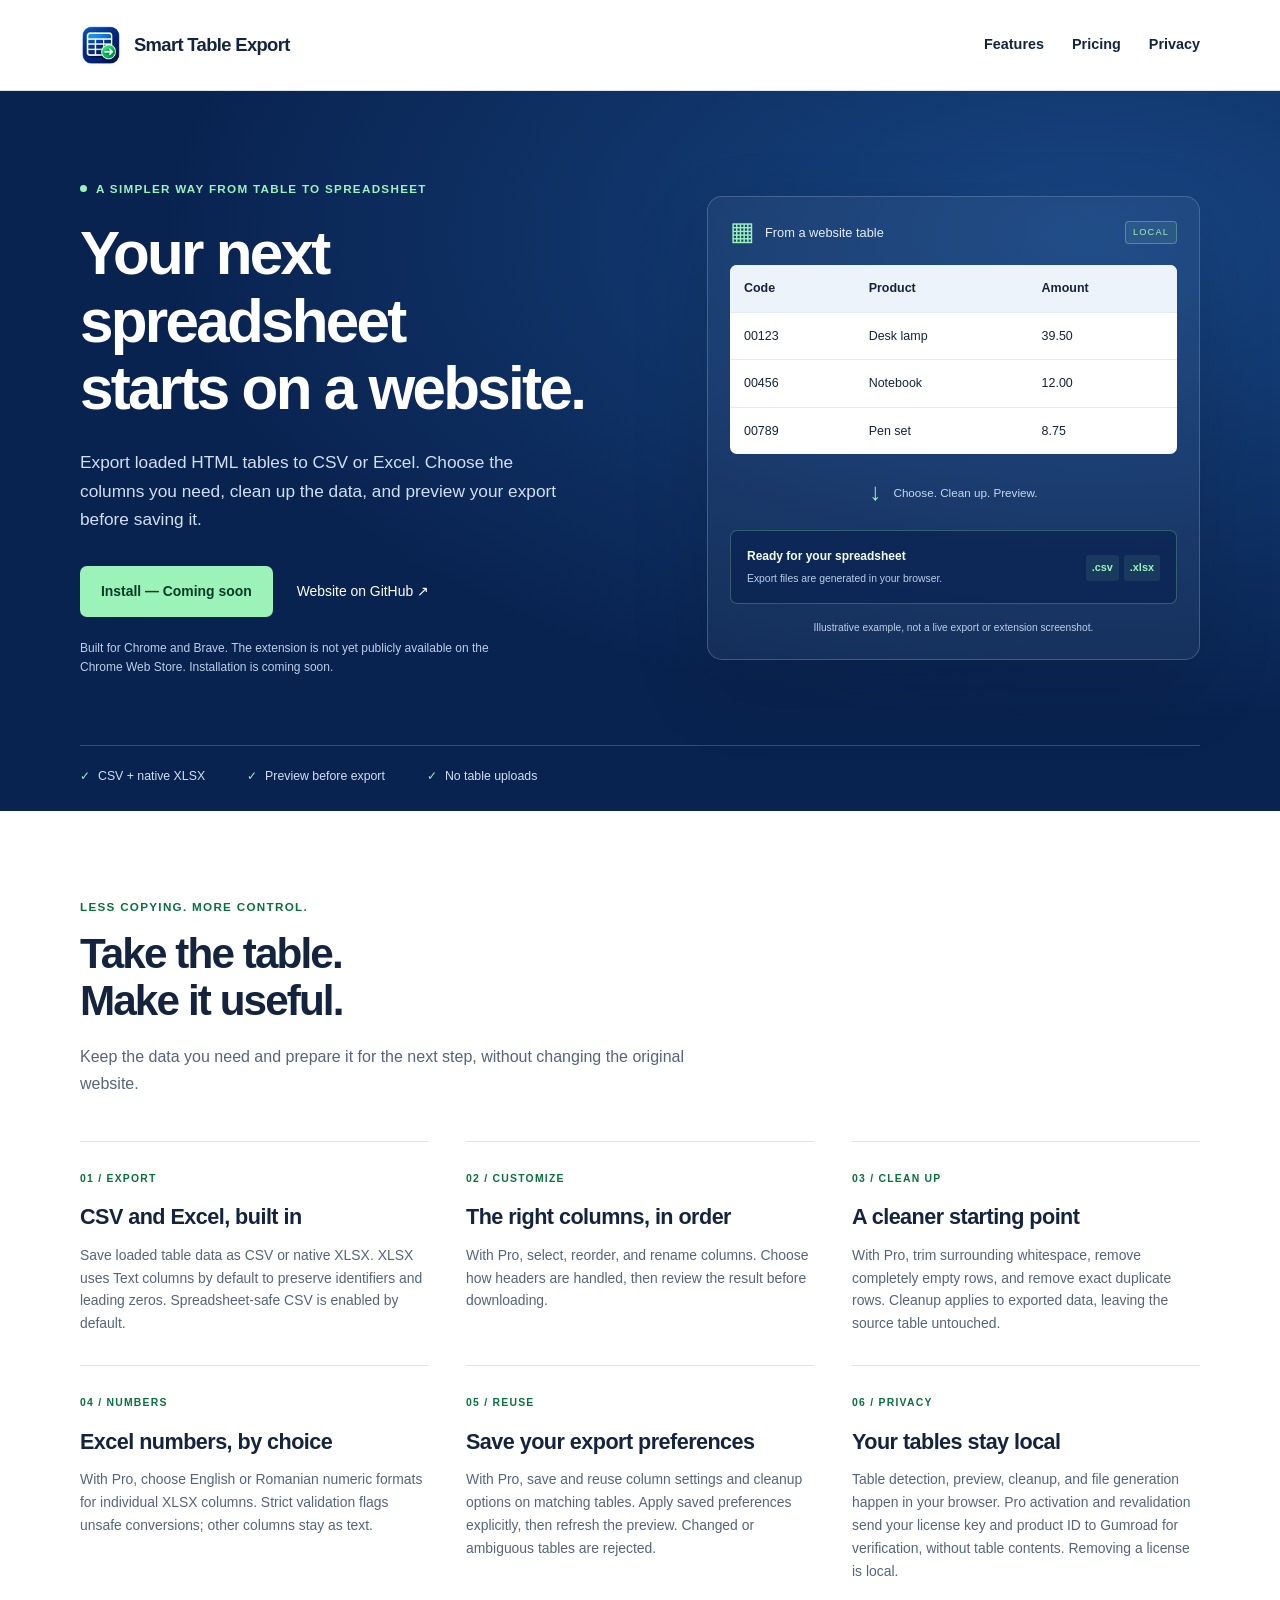
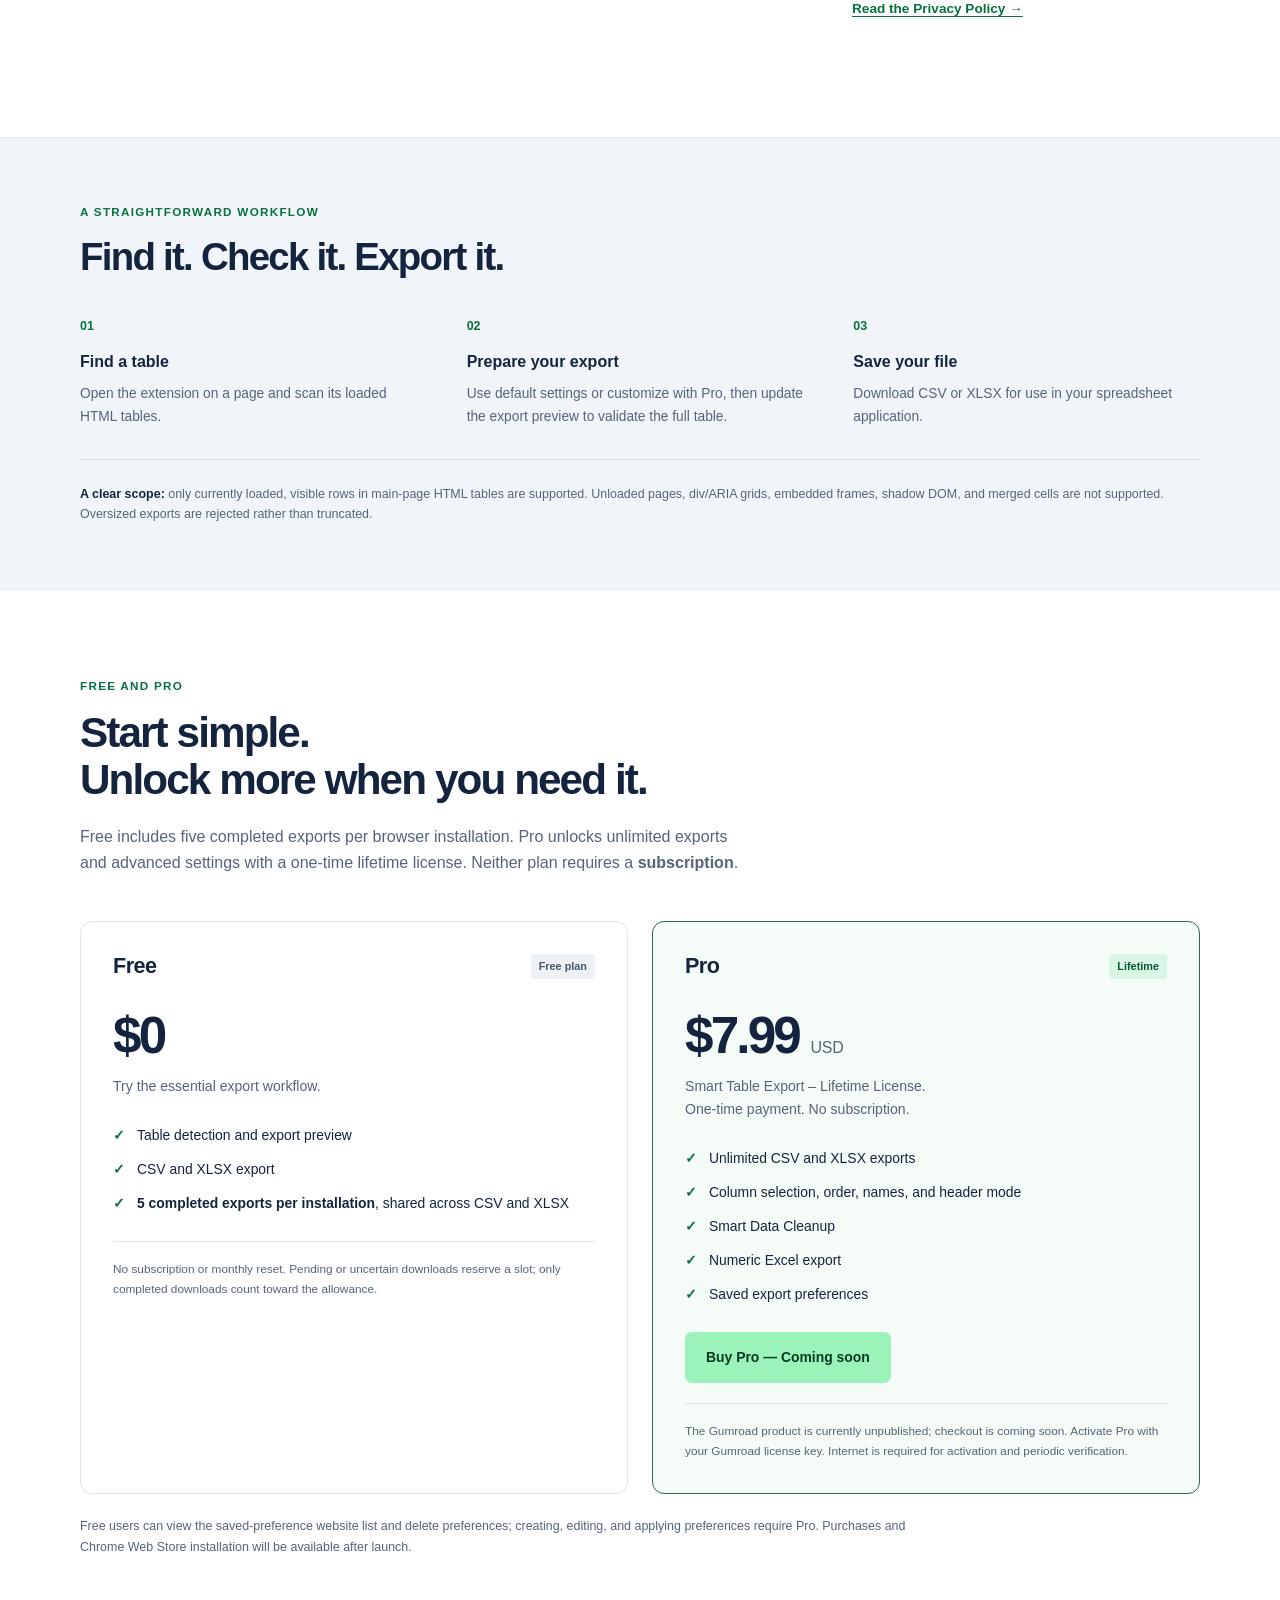
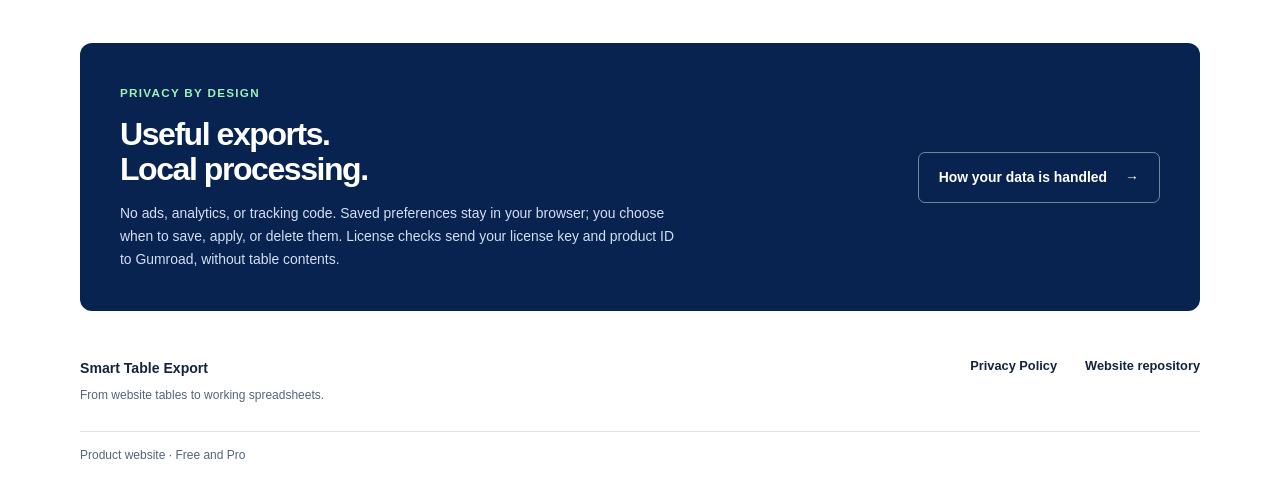
==== commit 086260b9: "Update Smart Table Export website for Gumroad launch" ====
--- a/index.html
+++ b/index.html
@@ -3,7 +3,7 @@
 <head>
   <meta charset="utf-8">
   <meta name="viewport" content="width=device-width, initial-scale=1">
-  <meta name="description" content="Turn loaded website tables into CSV and Excel files with local processing, column customization, cleanup, and saved export preferences.">
+  <meta name="description" content="Preview HTML tables and export CSV or Excel locally. Five free exports; Pro is USD 7.99 for a lifetime license via Gumroad. Chrome Web Store launch coming soon.">
   <meta name="theme-color" content="#092350">
   <title>Smart Table Export — Website tables, ready for your spreadsheet</title>
   <link rel="icon" type="image/png" sizes="32x32" href="assets/icon-32.png">
@@ -24,8 +24,9 @@
           <p class="eyebrow"><span class="status-dot" aria-hidden="true"></span> A simpler way from table to spreadsheet</p>
           <h1>Your next spreadsheet<br> starts on a website.</h1>
           <p class="hero-description">Export loaded HTML tables to CSV or Excel. Choose the columns you need, clean up the data, and preview your export before saving it.</p>
-          <div class="hero-links"><a class="button button-green" href="#features">Explore the features <span aria-hidden="true">↗</span></a><a class="text-link" href="https://github.com/georgescugpccristian-jpg/smart-table-export-site">Website on GitHub <span aria-hidden="true">↗</span></a></div>
-          <p class="hero-note">Built for Chrome and Brave. Public store installation and production checkout links are not provided on this website.</p>
+          <!-- Launch gate: replace this disabled button with the authorized store link; see README.md. -->
+          <div class="hero-links"><button class="button button-green" id="install-cta" type="button" disabled aria-describedby="install-status">Install — Coming soon</button><a class="text-link" href="https://github.com/georgescugpccristian-jpg/smart-table-export-site">Website on GitHub <span aria-hidden="true">↗</span></a></div>
+          <p class="hero-note" id="install-status">Built for Chrome and Brave. The extension is not yet publicly available on the Chrome Web Store. Installation is coming soon.</p>
         </div>
         <figure class="export-illustration" aria-labelledby="example-caption">
           <div class="example-top"><span class="example-mark" aria-hidden="true">▦</span><span>From a website table</span><span class="file-tag">LOCAL</span></div>
@@ -46,7 +47,7 @@
         <article class="feature"><span class="feature-number">03 / CLEAN UP</span><h3>A cleaner starting point</h3><p>With Pro, trim surrounding whitespace, remove completely empty rows, and remove exact duplicate rows. Cleanup applies to exported data, leaving the source table untouched.</p></article>
         <article class="feature"><span class="feature-number">04 / NUMBERS</span><h3>Excel numbers, by choice</h3><p>With Pro, choose English or Romanian numeric formats for individual XLSX columns. Strict validation flags unsafe conversions; other columns stay as text.</p></article>
         <article class="feature"><span class="feature-number">05 / REUSE</span><h3>Save your export preferences</h3><p>With Pro, save and reuse column settings and cleanup options on matching tables. Apply saved preferences explicitly, then refresh the preview. Changed or ambiguous tables are rejected.</p></article>
-        <article class="feature"><span class="feature-number">06 / PRIVACY</span><h3>Your tables stay local</h3><p>Table detection, preview, cleanup, and file generation happen in your browser. Table contents are not transmitted to external servers. Pro license activation, validation, and deactivation communicate with Lemon Squeezy.</p><a class="inline-link" href="privacy.html">Read the Privacy Policy <span aria-hidden="true">→</span></a></article>
+        <article class="feature"><span class="feature-number">06 / PRIVACY</span><h3>Your tables stay local</h3><p>Table detection, preview, cleanup, and file generation happen in your browser. Pro activation and revalidation send your license key and product ID to Gumroad for verification, without table contents. Removing a license is local.</p><a class="inline-link" href="privacy.html">Read the Privacy Policy <span aria-hidden="true">→</span></a></article>
       </div>
     </section>
 
@@ -61,12 +62,15 @@
       <div class="section-heading"><p class="eyebrow">Free and Pro</p><h2 id="pricing-title">Start simple.<br>Unlock more when you need it.</h2><p>Free includes five completed exports per browser installation. Pro unlocks unlimited exports and advanced settings with a one-time lifetime license. Neither plan requires a <strong>subscription</strong>.</p></div>
       <div class="pricing-grid">
         <article class="plan"><div class="plan-heading"><h3>Free</h3><span class="badge">Free plan</span></div><p class="price">$0</p><p class="plan-description">Try the essential export workflow.</p><ul class="check-list"><li>Table detection and export preview</li><li>CSV and XLSX export</li><li><strong>5 completed exports per installation</strong>, shared across CSV and XLSX</li></ul><p class="plan-footnote">No subscription or monthly reset. Pending or uncertain downloads reserve a slot; only completed downloads count toward the allowance.</p></article>
-        <article class="plan plan-pro"><div class="plan-heading"><h3>Pro</h3><span class="badge badge-green">Lifetime</span></div><p class="price">Lifetime <span>license</span></p><p class="plan-description">One-time payment. No subscription.</p><ul class="check-list"><li>Unlimited CSV and XLSX exports</li><li>Column selection, order, names, and header mode</li><li>Smart Data Cleanup</li><li>Numeric Excel export</li><li>Saved export preferences</li></ul><p class="plan-footnote">One-time lifetime license with up to two activations. Activation requires internet. Production price, checkout, and sale terms must be confirmed before purchases are offered.</p></article>
+        <article class="plan plan-pro"><div class="plan-heading"><h3>Pro</h3><span class="badge badge-green">Lifetime</span></div><p class="price">$7.99 <span>USD</span></p><p class="plan-description">Smart Table Export – Lifetime License.<br>One-time payment. No subscription.</p><ul class="check-list"><li>Unlimited CSV and XLSX exports</li><li>Column selection, order, names, and header mode</li><li>Smart Data Cleanup</li><li>Numeric Excel export</li><li>Saved export preferences</li></ul>
+          <!-- Stored launch URL only: this disabled button cannot navigate or open checkout. -->
+          <button class="button button-green plan-cta" id="purchase-cta" type="button" disabled data-launch-url="https://georgescu0.gumroad.com/l/smart-table-export" aria-describedby="purchase-status">Buy Pro — Coming soon</button>
+          <p class="plan-footnote" id="purchase-status">The Gumroad product is currently unpublished; checkout is coming soon. Activate Pro with your Gumroad license key. Internet is required for activation and periodic verification.</p></article>
       </div>
-      <p class="pricing-note">The extension enforces the Free allowance and Pro feature restrictions. Free users can view the saved-preference website list and delete preferences; creating, editing, and applying preferences require Pro. This page does not offer purchases or a store installation.</p>
+      <p class="pricing-note">Free users can view the saved-preference website list and delete preferences; creating, editing, and applying preferences require Pro. Purchases and Chrome Web Store installation will be available after launch.</p>
     </section>
 
-    <aside class="privacy-banner container" aria-labelledby="local-title"><div><p class="eyebrow">Privacy by design</p><h2 id="local-title">Useful exports.<br>Local processing.</h2><p>No ads, analytics, or tracking code. Saved preferences stay in your browser; you choose when to save, apply, or delete them. License checks contact Lemon Squeezy without table contents.</p></div><a class="button button-outline" href="privacy.html">How your data is handled <span aria-hidden="true">→</span></a></aside>
+    <aside class="privacy-banner container" aria-labelledby="local-title"><div><p class="eyebrow">Privacy by design</p><h2 id="local-title">Useful exports.<br>Local processing.</h2><p>No ads, analytics, or tracking code. Saved preferences stay in your browser; you choose when to save, apply, or delete them. License checks send your license key and product ID to Gumroad, without table contents.</p></div><a class="button button-outline" href="privacy.html">How your data is handled <span aria-hidden="true">→</span></a></aside>
   </main>
   <footer class="site-footer container"><div class="footer-brand"><strong>Smart Table Export</strong><p>From website tables to working spreadsheets.</p></div><nav aria-label="Footer navigation"><a href="privacy.html">Privacy Policy</a><a href="https://github.com/georgescugpccristian-jpg/smart-table-export-site">Website repository</a></nav><p class="footer-note">Product website · Free and Pro</p></footer>
 </body>
--- a/styles.css
+++ b/styles.css
@@ -32,6 +32,8 @@
 .hero-links { display: flex; align-items: center; flex-wrap: wrap; gap: 24px; margin-top: 32px; }
 .button { display: inline-flex; align-items: center; justify-content: center; gap: 18px; padding: 13px 20px; border: 1px solid transparent; border-radius: 7px; font-size: .87rem; font-weight: 700; text-decoration: none; }
 .button:hover { filter: brightness(.96); }
+.button:disabled { opacity: 1; cursor: not-allowed; font-family: inherit; line-height: inherit; }
+.button:disabled:hover { filter: none; }
 .button-green { color: #073a24; background: var(--green); }
 .text-link { color: #fff; font-size: .87rem; text-decoration: none; }
 .text-link:hover { text-decoration: underline; }
@@ -83,6 +85,7 @@
 .price { font-size: 3.2rem; letter-spacing: -.055em; font-weight: 750; line-height: 1.2; margin-top: 26px; }
 .price > span { font-size: 1rem; font-weight: 500; letter-spacing: -.015em; color: var(--muted); }
 .plan-description { color: var(--muted); font-size: .88rem; margin-top: 8px; }
+.plan-cta { margin-bottom: 20px; }
 .check-list { padding: 0; margin: 26px 0; list-style: none; font-size: .87rem; }
 .check-list li { position: relative; padding-left: 24px; margin: 11px 0; }
 .check-list li::before { content: "✓"; position: absolute; left: 0; color: var(--green-ink); font-weight: 700; }
